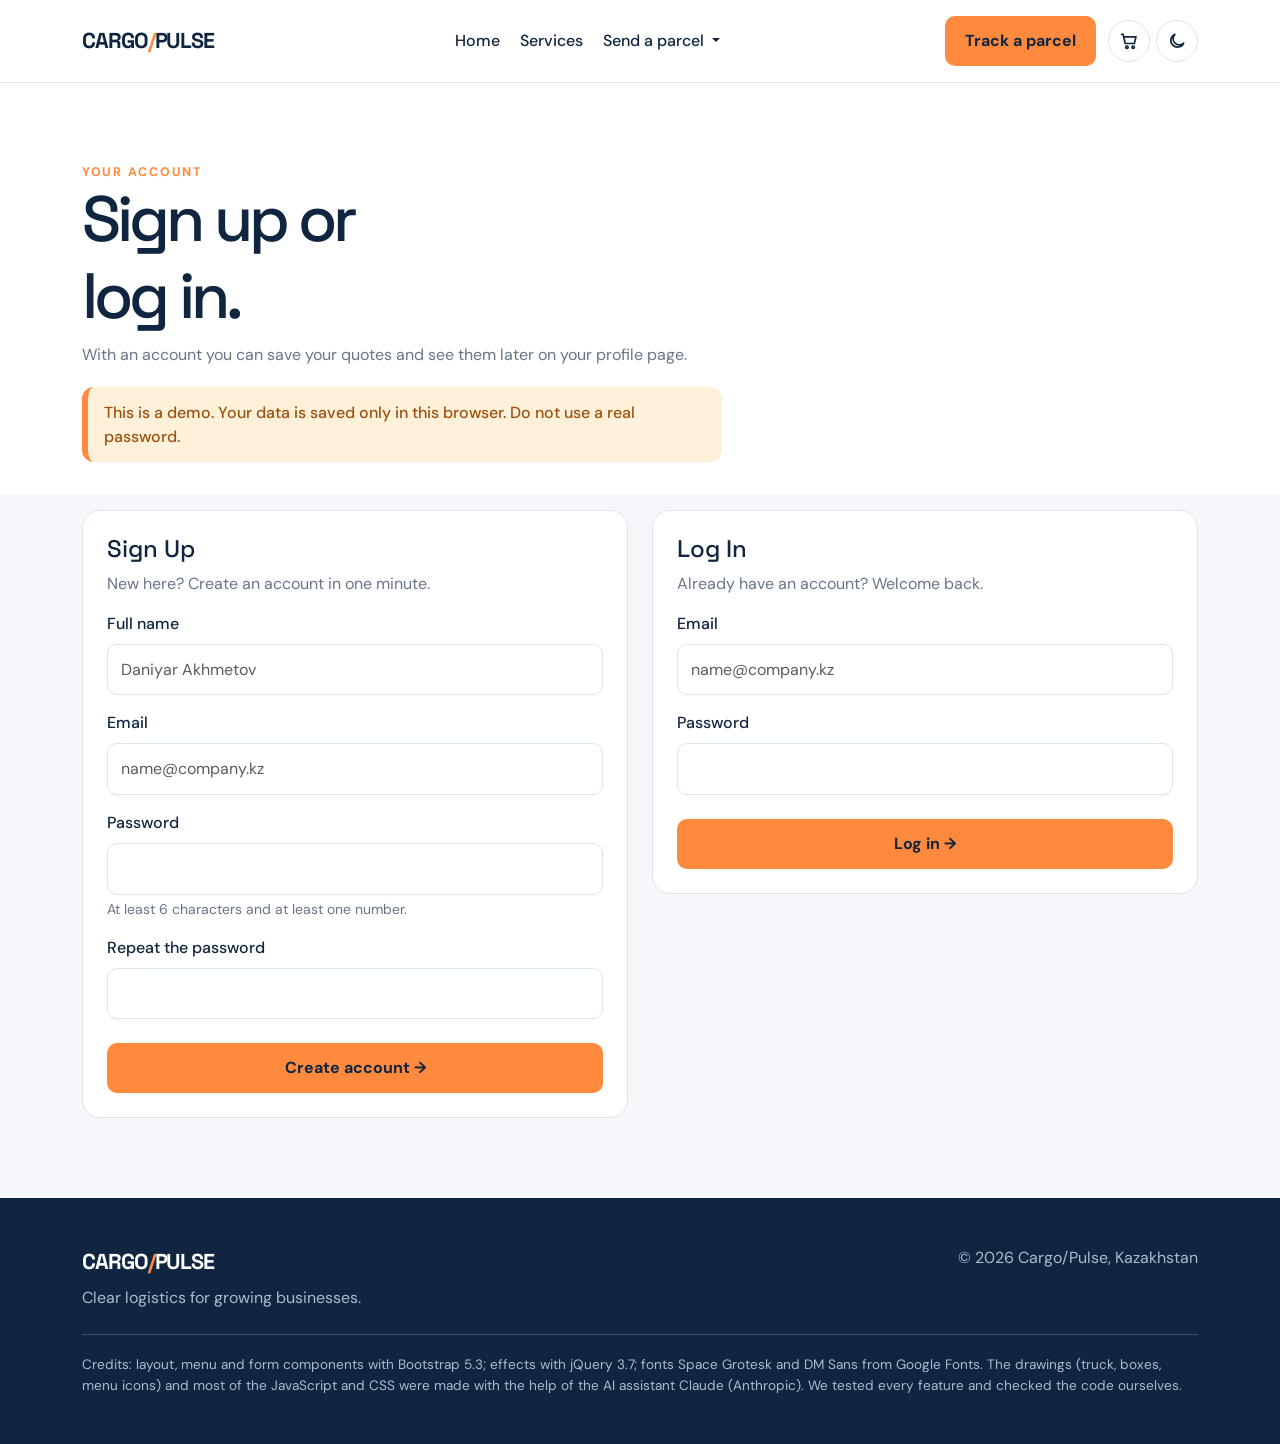
==== account.html @ e5889f63 "Save new users and log in with an error message" ====
<!doctype html>
<html lang="en">
<head>
    <meta charset="utf-8">
    <meta name="viewport" content="width=device-width, initial-scale=1">

    <meta
        name="description"
        content="Create a Cargo/Pulse account or log in"
    >

    <title>Sign up or log in — Cargo/Pulse</title>

    <link
        href="https://cdn.jsdelivr.net/npm/bootstrap@5.3.3/dist/css/bootstrap.min.css"
        rel="stylesheet"
    >

    <link rel="icon" href="images/favicon.svg" type="image/svg+xml">

    <link rel="stylesheet" href="css/style.css">
    <link rel="stylesheet" href="css/account.css">

    <script src="js/theme.js"></script>
</head>

<body>

    <nav class="navbar navbar-expand-lg sticky-top site-nav" aria-label="Main menu">
        <div class="container py-2">

            <a class="navbar-brand brand" href="index.html">
                CARGO<span>/</span>PULSE
            </a>

            <div class="nav-tools order-lg-last">
                <a class="tool-btn" href="shop.html#cartTitle">
                    <svg viewBox="0 0 24 24" fill="none" stroke="currentColor" stroke-width="2" stroke-linecap="round" stroke-linejoin="round" aria-hidden="true">
                        <path d="M3 4h2l2.4 11h11l2-8H6.2"/>
                        <circle cx="9.5" cy="19.5" r="1.5"/>
                        <circle cx="17" cy="19.5" r="1.5"/>
                    </svg>
                    <span class="visually-hidden">Cart, items:</span>
                    <span class="cart-count" id="navCartCount">0</span>
                </a>

                <button class="tool-btn theme-toggle" id="themeToggle" type="button" aria-label="Dark mode" aria-pressed="false">
                    <svg class="icon-moon" viewBox="0 0 24 24" fill="none" stroke="currentColor" stroke-width="2" stroke-linecap="round" stroke-linejoin="round" aria-hidden="true">
                        <path d="M20 14.5A8 8 0 1 1 9.5 4a6.5 6.5 0 0 0 10.5 10.5z"/>
                    </svg>
                    <svg class="icon-sun" viewBox="0 0 24 24" fill="none" stroke="currentColor" stroke-width="2" stroke-linecap="round" aria-hidden="true">
                        <circle cx="12" cy="12" r="4"/>
                        <path d="M12 2v2M12 20v2M2 12h2M20 12h2M4.9 4.9l1.4 1.4M17.7 17.7l1.4 1.4M4.9 19.1l1.4-1.4M17.7 6.3l1.4-1.4"/>
                    </svg>
                </button>

                <button class="navbar-toggler" type="button" data-bs-toggle="collapse" data-bs-target="#mainNav" aria-controls="mainNav" aria-expanded="false" aria-label="Open the menu">
                    <span class="navbar-toggler-icon"></span>
                </button>
            </div>

            <div class="collapse navbar-collapse" id="mainNav">
                <ul class="navbar-nav mx-lg-auto">
                    <li class="nav-item">
                        <a class="nav-link" href="index.html">Home</a>
                    </li>
                    <li class="nav-item">
                        <a class="nav-link" href="services.html">Services</a>
                    </li>
                    <li class="nav-item dropdown">
                        <button class="nav-link dropdown-toggle" type="button" data-bs-toggle="dropdown" aria-expanded="false">
                            Send a parcel
                        </button>
                        <ul class="dropdown-menu">
                            <li>
                                <a class="dropdown-item" href="quote.html">
                                    Get a price
                                    <small>See the cost before you send</small>
                                </a>
                            </li>
                            <li>
                                <a class="dropdown-item" href="pickup.html">
                                    Book a pickup
                                    <small>A courier comes to your door</small>
                                </a>
                            </li>
                            <li>
                                <a class="dropdown-item" href="shop.html">
                                    Packing shop
                                    <small>Boxes, tape and bubble wrap</small>
                                </a>
                            </li>
                        </ul>
                    </li>
                </ul>

                <div class="nav-actions">
                    <a class="btn btn-orange nav-cta" href="tracking.html">Track a parcel</a>
                </div>
            </div>

        </div>
    </nav>

    <main>

        <section class="page-head">
            <div class="container">
                <div class="eyebrow">
                    Your account
                </div>

                <h1 class="section-title">
                    Sign up or<br>
                    log in.
                </h1>

                <p class="muted">
                    With an account you can save your quotes and see them
                    later on your profile page.
                </p>

                <p class="demo-note">
                    This is a demo. Your data is saved only in this browser.
                    Do not use a real password.
                </p>

                <p class="logged-box" id="loggedInBox">
                    You are logged in as <strong id="loggedInName"></strong> ·
                    <a href="profile.html">Open your profile</a>
                </p>
            </div>
        </section>

        <section class="section pt-3">
            <div class="container">
                <div class="row g-4">

                    <div class="col-lg-6">
                        <form class="cardx account-form" id="signupForm" novalidate>
                            <h2 class="h4">
                                Sign Up
                            </h2>

                            <p class="muted">
                                New here? Create an account in one minute.
                            </p>

                            <div class="mb-3">
                                <label class="form-label" for="signupName">
                                    Full name
                                </label>

                                <input
                                    class="form-control"
                                    type="text"
                                    id="signupName"
                                    name="signupName"
                                    autocomplete="name"
                                    placeholder="Daniyar Akhmetov"
                                >

                                <div class="invalid-feedback"></div>
                            </div>

                            <div class="mb-3">
                                <label class="form-label" for="signupEmail">
                                    Email
                                </label>

                                <input
                                    class="form-control"
                                    type="email"
                                    id="signupEmail"
                                    name="signupEmail"
                                    autocomplete="email"
                                    placeholder="name@company.kz"
                                >

                                <div class="invalid-feedback"></div>
                            </div>

                            <div class="mb-3">
                                <label class="form-label" for="signupPassword">
                                    Password
                                </label>

                                <input
                                    class="form-control"
                                    type="password"
                                    id="signupPassword"
                                    name="signupPassword"
                                    autocomplete="new-password"
                                    aria-describedby="passwordHint"
                                >

                                <div class="invalid-feedback"></div>

                                <div class="form-text" id="passwordHint">
                                    At least 6 characters and at least one number.
                                </div>
                            </div>

                            <div class="mb-4">
                                <label class="form-label" for="signupRepeat">
                                    Repeat the password
                                </label>

                                <input
                                    class="form-control"
                                    type="password"
                                    id="signupRepeat"
                                    name="signupRepeat"
                                    autocomplete="new-password"
                                >

                                <div class="invalid-feedback"></div>
                            </div>

                            <button class="btn btn-orange" type="submit">
                                Create account →
                            </button>
                        </form>

                        <div class="success-box mt-4" id="signupSuccess" role="status" tabindex="-1"></div>
                    </div>

                    <div class="col-lg-6">
                        <form class="cardx account-form" id="loginForm" novalidate>
                            <h2 class="h4">
                                Log In
                            </h2>

                            <p class="muted">
                                Already have an account? Welcome back.
                            </p>

                            <div class="mb-3">
                                <label class="form-label" for="loginEmail">
                                    Email
                                </label>

                                <input
                                    class="form-control"
                                    type="email"
                                    id="loginEmail"
                                    name="loginEmail"
                                    autocomplete="email"
                                    placeholder="name@company.kz"
                                >

                                <div class="invalid-feedback"></div>
                            </div>

                            <div class="mb-4">
                                <label class="form-label" for="loginPassword">
                                    Password
                                </label>

                                <input
                                    class="form-control"
                                    type="password"
                                    id="loginPassword"
                                    name="loginPassword"
                                    autocomplete="current-password"
                                >

                                <div class="invalid-feedback"></div>
                            </div>

                            <button class="btn btn-orange" type="submit">
                                Log in →
                            </button>
                        </form>
                    </div>

                </div>
            </div>
        </section>

    </main>

    <footer class="footer">
        <div class="container">
            <div class="d-flex flex-column flex-md-row justify-content-between gap-3">
                <div>
                    <div class="brand footer-brand">
                        CARGO<span>/</span>PULSE
                    </div>

                    <div class="muted mt-2">
                        Clear logistics for growing businesses.
                    </div>
                </div>

                <div class="muted">
                    © 2026 Cargo/Pulse, Kazakhstan
                </div>
            </div>

            <p class="credits muted mb-0">
                Credits: layout, menu and form components with Bootstrap 5.3; effects
                with jQuery 3.7; fonts Space Grotesk and DM Sans from Google Fonts.
                The drawings (truck, boxes, menu icons) and most of the JavaScript
                and CSS were made with the help of the AI assistant Claude (Anthropic).
                We tested every feature and checked the code ourselves.
            </p>
        </div>
    </footer>

    <button class="to-top" id="toTop" type="button" aria-label="Back to top">↑</button>

    <script src="https://cdn.jsdelivr.net/npm/bootstrap@5.3.3/dist/js/bootstrap.bundle.min.js"></script>
    <script src="https://code.jquery.com/jquery-3.7.1.min.js"></script>
    <script src="js/main.js"></script>
    <script src="js/account.js"></script>

</body>
</html>
---- css/style.css ----
@import url('https://fonts.googleapis.com/css2?family=DM+Sans:wght@400;500;700&family=Space+Grotesk:wght@500;600;700&display=swap');

:root {
    --navy: #10253f;
    --blue: #2674d9;
    --orange: #ff8a3d;
    --cream: #f5f7fa;
    --white: #ffffff;
    --text: #17283b;
    --muted: #667589;
    --line: #dce4ed;
    --yellow: #ffd66b;
    --error: #c2410c;
    --error-bg: #fff1e8;
    --success: #18794e;
    --success-bg: #e8f6ee;
    --success-line: #b7e2c9;
    --heading: #10253f;
    --surface: #ffffff;
    --deep: #10253f;
    --deep-2: #183a60;
    --on-deep: #ffffff;
    --on-deep-muted: #cbd7e5;
    --on-deep-faint: #aabbd0;
    --on-deep-line: rgba(255, 255, 255, 0.18);
    --on-accent: #10253f;
    --orange-hover: #ff9b5c;
    --orange-glow: rgba(255, 138, 61, 0.35);
    --orange-tint: #fff6ee;
    --soft-blue: #e6f0ff;
    --warn-text: #9b510f;
    --warn-bg: #fff0d9;
    --error-on-deep: #ffb48a;
    --focus-glow: rgba(38, 116, 217, 0.15);
    --check: #10253f;
    --link: #2674d9;
    --shadow: rgba(16, 37, 63, 0.1);
    --nav-hover: #eef4fb;
    --nav-toggler-icon: url("data:image/svg+xml,%3csvg xmlns='http://www.w3.org/2000/svg' viewBox='0 0 30 30'%3e%3cpath stroke='%2310253f' stroke-linecap='round' stroke-width='2.4' d='M5 8h20M5 15h20M5 22h20'/%3e%3c/svg%3e");
}

html[data-theme="dark"] {
    --cream: #0b1626;
    --text: #d5dfea;
    --muted: #9aabbf;
    --line: #263a52;
    --heading: #eef3f9;
    --surface: #12223a;
    --deep: #0f223b;
    --deep-2: #17365a;
    --orange-tint: #2a2018;
    --soft-blue: #1a3152;
    --warn-text: #ffc58f;
    --warn-bg: #3a2914;
    --error: #ff8f66;
    --error-bg: #3a1d14;
    --success: #5dd39b;
    --success-bg: #10301f;
    --success-line: #25603f;
    --focus-glow: rgba(127, 178, 255, 0.25);
    --check: #4d93ef;
    --link: #7fb2ff;
    --shadow: rgba(0, 0, 0, 0.45);
    --nav-hover: #1a2d47;
    --nav-toggler-icon: url("data:image/svg+xml,%3csvg xmlns='http://www.w3.org/2000/svg' viewBox='0 0 30 30'%3e%3cpath stroke='%23eef3f9' stroke-linecap='round' stroke-width='2.4' d='M5 8h20M5 15h20M5 22h20'/%3e%3c/svg%3e");
}

* {
    box-sizing: border-box;
}

body {
    margin: 0;
    background: var(--cream);
    color: var(--text);
    font-family: 'DM Sans', sans-serif;
}

h1,
h2,
h3,
.brand {
    font-family: 'Space Grotesk', sans-serif;
}

a:focus-visible,
button:focus-visible,
input:focus-visible,
select:focus-visible,
textarea:focus-visible,
[tabindex]:focus-visible,
.btn:focus-visible,
.nav-link:focus-visible,
.navbar-toggler:focus-visible {
    outline: 3px solid var(--link);
    outline-offset: 3px;
    box-shadow: none;
}

.hero a:focus-visible {
    outline-color: var(--yellow);
}

.btn-orange:focus-visible,
.btn-orange:active {
    color: var(--navy) !important;
    background: var(--orange) !important;
}

.btn-outline-light:focus-visible,
.btn-outline-light:active {
    color: var(--white) !important;
    background: transparent !important;
}

.site-nav {
    --bs-navbar-color: var(--heading);
    --bs-navbar-hover-color: var(--heading);
    --bs-navbar-active-color: var(--heading);
    --bs-navbar-toggler-icon-bg: var(--nav-toggler-icon);
    background: var(--surface);
    border-bottom: 1px solid var(--line);
}

.brand {
    color: var(--heading);
    font-size: 1.35rem;
    font-weight: 700;
    letter-spacing: -0.05em;
    text-decoration: none;
}

.brand:hover {
    color: var(--heading);
}

.brand span {
    color: var(--orange);
}

.footer-brand,
.footer-brand:hover {
    color: var(--on-deep);
}

.site-nav .nav-link {
    position: relative;
    padding: 0.5rem 0.85rem;
    border-radius: 10px;
    color: var(--heading);
    font-weight: 500;
}

.site-nav .nav-link:hover,
.site-nav .nav-link.show {
    background: var(--nav-hover);
}

.site-nav .nav-link.active {
    font-weight: 700;
}

.site-nav .nav-link.active::before {
    position: absolute;
    right: 0.85rem;
    bottom: 0.15rem;
    left: 0.85rem;
    height: 3px;
    border-radius: 3px;
    background: var(--orange);
    content: '';
}

.site-nav .dropdown-menu {
    --bs-dropdown-bg: var(--surface);
    --bs-dropdown-border-color: var(--line);
    --bs-dropdown-link-color: var(--heading);
    --bs-dropdown-link-hover-color: var(--heading);
    --bs-dropdown-link-hover-bg: var(--nav-hover);
    --bs-dropdown-link-active-color: var(--heading);
    --bs-dropdown-link-active-bg: var(--nav-hover);
    min-width: 17rem;
    padding: 0.5rem;
    border-radius: 14px;
    box-shadow: 0 12px 30px var(--shadow);
}

.site-nav .dropdown-item {
    padding: 0.6rem 0.8rem;
    border-left: 3px solid transparent;
    border-radius: 10px;
    font-weight: 700;
    white-space: normal;
}

.site-nav .dropdown-item small {
    display: block;
    color: var(--muted);
    font-weight: 400;
}

.site-nav .dropdown-item.active {
    border-left-color: var(--orange);
}

.nav-actions {
    display: flex;
    align-items: center;
    gap: 0.5rem;
}

.nav-cta {
    padding: 0.55rem 1.1rem;
}

.nav-cta.active {
    border-color: transparent;
    color: var(--on-accent);
    background: var(--orange);
    box-shadow: 0 0 0 3px var(--surface), 0 0 0 5px var(--orange);
}

.nav-tools {
    display: flex;
    align-items: center;
    gap: 0.4rem;
    margin-left: auto;
}

.tool-btn {
    position: relative;
    display: inline-flex;
    align-items: center;
    justify-content: center;
    width: 42px;
    height: 42px;
    padding: 0;
    border: 1px solid var(--line);
    border-radius: 50%;
    color: var(--heading);
    background: transparent;
}

.tool-btn:hover {
    color: var(--heading);
    background: var(--nav-hover);
}

.tool-btn svg {
    width: 20px;
    height: 20px;
}

.cart-count {
    position: absolute;
    top: -5px;
    right: -6px;
    min-width: 20px;
    height: 20px;
    padding: 0 5px;
    border: 2px solid var(--surface);
    border-radius: 999px;
    color: var(--on-accent);
    background: var(--orange);
    font-size: 0.7rem;
    font-weight: 700;
    line-height: 16px;
    text-align: center;
}

.theme-toggle .icon-sun,
html[data-theme="dark"] .theme-toggle .icon-moon {
    display: none;
}

html[data-theme="dark"] .theme-toggle .icon-sun {
    display: block;
}

.form-control,
.form-select {
    color: var(--text);
    background-color: var(--surface);
}

a {
    color: var(--link);
}

.navbar-toggler {
    width: 42px;
    height: 42px;
    padding: 0;
    border: 1px solid var(--line);
    border-radius: 10px;
}

.navbar-toggler:focus {
    box-shadow: none;
}

.hero {
    overflow: hidden;
    padding: 6.5rem 0 5rem;
    color: var(--on-deep);
    background:
        linear-gradient(
            115deg,
            var(--deep) 0 62%,
            var(--deep-2) 62%
        );
}

.eyebrow {
    color: var(--orange);
    font-size: 0.78rem;
    font-weight: 700;
    letter-spacing: 0.14em;
    text-transform: uppercase;
}

.hero h1 {
    font-size: clamp(3rem, 7vw, 6.5rem);
    line-height: 0.94;
    letter-spacing: -0.07em;
}

.hero h1 span {
    color: var(--yellow);
}

.hero p {
    max-width: 550px;
    color: var(--on-deep-muted);
    font-size: 1.1rem;
}

.btn-orange {
    display: inline-block;
    padding: 0.8rem 1.25rem;
    border: 0;
    border-radius: 10px;
    color: var(--on-accent);
    background: var(--orange);
    font-weight: 700;
    text-decoration: none;
    transition: background 0.2s, transform 0.2s, box-shadow 0.2s;
}

.btn-orange:hover {
    color: var(--on-accent);
    background: var(--orange-hover);
    transform: translateY(-2px);
    box-shadow: 0 6px 16px var(--orange-glow);
}

.btn-orange:disabled {
    color: var(--muted);
    background: var(--line);
    transform: none;
    box-shadow: none;
}

.btn-outline-light {
    display: inline-block;
    padding: 0.75rem 1.2rem;
    border: 1px solid var(--on-deep);
    border-radius: 10px;
    color: var(--on-deep);
    text-decoration: none;
    transition: background 0.2s, color 0.2s;
}

.btn-outline-light:hover {
    color: var(--deep);
    background: var(--on-deep);
}

.btn-soft {
    padding: 0.5rem 0.95rem;
    border: 1px solid var(--line);
    border-radius: 999px;
    color: var(--heading);
    background: var(--surface);
    font-weight: 500;
    transition: border-color 0.2s, background 0.2s, color 0.2s;
}

.btn-soft:hover {
    border-color: var(--orange);
    color: var(--orange);
}

.btn-soft.selected {
    border-color: var(--heading);
    color: var(--surface);
    background: var(--heading);
}

.truck-art {
    margin: 0;
}

.truck-art img {
    display: block;
    width: 100%;
    max-width: 520px;
    height: auto;
    margin: 0 auto;
}

@media (prefers-reduced-motion: no-preference) {
    .truck-art img {
        animation: truck-arrive 0.9s ease-out both;
    }
}

@keyframes truck-arrive {
    from {
        opacity: 0;
        transform: translateX(-60px);
    }
}

.section {
    padding: 5rem 0;
}

.section-title {
    color: var(--heading);
    font-size: clamp(2.2rem, 5vw, 4rem);
    letter-spacing: -0.06em;
}

.cardx {
    height: 100%;
    padding: 1.5rem;
    border: 1px solid var(--line);
    border-radius: 18px;
    background: var(--surface);
    transition: 0.25s;
}

.cardx:hover {
    box-shadow: 0 12px 30px var(--shadow);
    transform: translateY(-6px);
}

form.cardx:hover,
.cardx.no-lift:hover {
    transform: none;
}

form.cardx {
    height: auto;
}

.icon {
    display: grid;
    width: 48px;
    height: 48px;
    place-items: center;
    border-radius: 14px;
    color: var(--link);
    background: var(--soft-blue);
    font-size: 1.4rem;
}

.tag {
    display: inline-block;
    padding: 0.3rem 0.7rem;
    border-radius: 999px;
    color: var(--warn-text);
    background: var(--warn-bg);
    font-size: 0.78rem;
    font-weight: 700;
}

.price {
    color: var(--heading);
    font: 700 2rem 'Space Grotesk';
}

.form-label {
    color: var(--heading);
    font-weight: 500;
}

.form-control,
.form-select {
    padding: 0.8rem;
    border: 1px solid var(--line);
    border-radius: 10px;
}

.form-control:focus,
.form-select:focus {
    border-color: var(--blue);
    box-shadow: 0 0 0 0.2rem var(--focus-glow);
}

.form-control.is-invalid,
.form-select.is-invalid {
    border-color: var(--error);
    background-color: var(--error-bg);
}

.form-control.is-valid,
.form-select.is-valid {
    border-color: var(--success);
}

.form-control.is-invalid,
.form-control.is-valid {
    background-image: none;
}

.form-select.is-invalid,
.form-select.is-valid {
    --bs-form-select-bg-icon: none;
}

.form-check-input.is-invalid {
    border-color: var(--error);
}

.form-check-input:checked {
    border-color: var(--check);
    background-color: var(--check);
}

.invalid-feedback {
    color: var(--error);
    font-size: 0.88rem;
    font-weight: 500;
}

.success-box {
    display: none;
    padding: 1.25rem 1.5rem;
    border: 1px solid var(--success-line);
    border-left: 6px solid var(--success);
    border-radius: 14px;
    color: var(--success);
    background: var(--success-bg);
}

.success-box h2,
.success-box h3 {
    color: var(--success);
}

.empty-state {
    padding: 2.5rem 1.5rem;
    border: 2px dashed var(--line);
    border-radius: 18px;
    color: var(--muted);
    background: var(--surface);
    text-align: center;
}

.empty-state strong {
    display: block;
    margin-bottom: 0.35rem;
    color: var(--heading);
    font-family: 'Space Grotesk', sans-serif;
    font-size: 1.25rem;
}

.table {
    --bs-table-bg: transparent;
}

.table thead {
    color: var(--on-deep);
    background: var(--deep);
}

.table > :not(caption) > * > * {
    padding: 1rem;
}

.footer {
    padding: 3rem 0;
    color: var(--on-deep);
    background: var(--deep);
}

.muted {
    color: var(--muted);
}

.footer .muted {
    color: var(--on-deep-faint);
}

.credits {
    margin-top: 1.5rem;
    padding-top: 1.25rem;
    border-top: 1px solid var(--on-deep-line);
    font-size: 0.85rem;
}

.page-head {
    padding: 5rem 0 2rem;
    background: var(--surface);
}

.to-top {
    position: fixed;
    right: 1rem;
    bottom: 1rem;
    z-index: 20;
    display: none;
    width: 46px;
    height: 46px;
    border: 0;
    border-radius: 50%;
    color: var(--on-accent);
    background: var(--orange);
    font-size: 1.2rem;
    font-weight: 700;
    box-shadow: 0 6px 16px var(--shadow);
    transition: transform 0.2s;
}

.to-top:hover {
    transform: translateY(-3px);
}

@media (min-width: 992px) {
    .site-nav .navbar-nav {
        gap: 0.25rem;
    }

    .nav-tools {
        margin-left: 0.75rem;
    }
}

@media (max-width: 991.98px) {
    .site-nav .navbar-collapse {
        padding: 0.75rem 0 0.5rem;
    }

    .site-nav .nav-link {
        padding-left: 1rem;
    }

    .site-nav .nav-link.active::before {
        top: 0.5rem;
        right: auto;
        bottom: 0.5rem;
        left: 0;
        width: 3px;
        height: auto;
    }

    .site-nav .dropdown-menu {
        margin: 0.25rem 0 0.5rem;
        box-shadow: none;
    }

    .nav-actions {
        flex-direction: column;
        align-items: stretch;
        margin-top: 0.5rem;
        padding-top: 0.75rem;
        border-top: 1px solid var(--line);
    }

    .nav-cta {
        text-align: center;
    }
}

@media (max-width: 767px) {
    .hero {
        padding: 4.5rem 0 3.5rem;
        background: var(--deep);
    }

    .hero h1 {
        font-size: 3.5rem;
    }

    .truck-art {
        margin-top: 2rem;
    }

    .truck-art img {
        max-width: 380px;
    }

    .section {
        padding: 3.5rem 0;
    }

    .page-head {
        padding: 3rem 0 1.5rem;
    }
}

@media (prefers-reduced-motion: reduce) {
    .cardx,
    .btn-orange {
        transition: none;
    }
}
---- css/account.css ----
.demo-note {
    max-width: 640px;
    margin: 1.25rem 0 0;
    padding: 0.85rem 1rem;
    border-left: 6px solid var(--orange);
    border-radius: 12px;
    color: var(--warn-text);
    background: var(--warn-bg);
    font-weight: 500;
}

.logged-box {
    display: none;
    max-width: 640px;
    margin: 0.75rem 0 0;
    padding: 0.75rem 1rem;
    border: 1px solid var(--success-line);
    border-radius: 12px;
    color: var(--success);
    background: var(--success-bg);
}

.logged-box a {
    color: var(--success);
    font-weight: 700;
}

.account-form h2 {
    color: var(--heading);
}

.account-form .btn-orange {
    width: 100%;
}

.form-text {
    color: var(--muted);
}
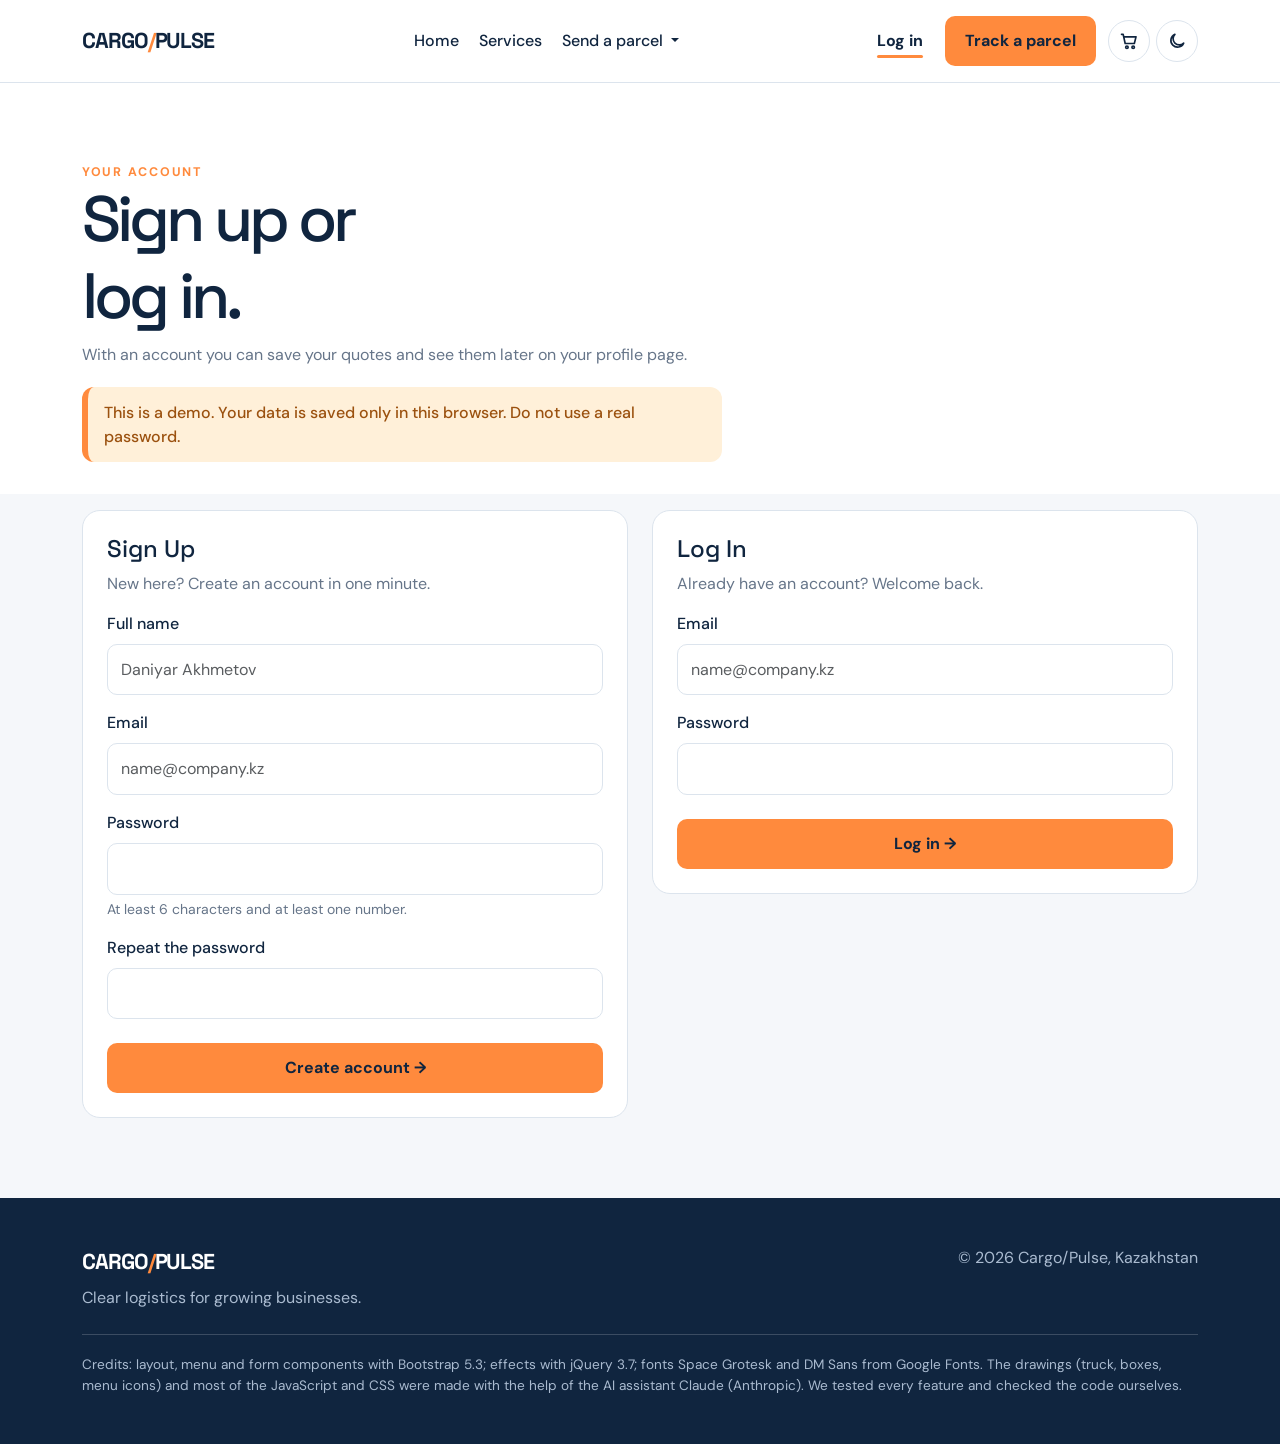
==== commit 21d6c144: "Show the user name in the menu when logged in" ====
--- a/account.html
+++ b/account.html
@@ -95,6 +95,7 @@
                 </ul>
 
                 <div class="nav-actions">
+                    <a class="nav-link active" id="accountLink" href="account.html" aria-current="page">Log in</a>
                     <a class="btn btn-orange nav-cta" href="tracking.html">Track a parcel</a>
                 </div>
             </div>
@@ -313,6 +314,7 @@
     <script src="https://cdn.jsdelivr.net/npm/bootstrap@5.3.3/dist/js/bootstrap.bundle.min.js"></script>
     <script src="https://code.jquery.com/jquery-3.7.1.min.js"></script>
     <script src="js/main.js"></script>
+    <script src="js/account-nav.js"></script>
     <script src="js/account.js"></script>
 
 </body>
--- a/css/account.css
+++ b/css/account.css
@@ -36,3 +36,68 @@
 .form-text {
     color: var(--muted);
 }
+
+.profile-empty,
+.profile-area {
+    display: none;
+}
+
+.profile-empty p {
+    margin-bottom: 1.25rem;
+}
+
+.profile-card {
+    max-width: 640px;
+}
+
+.profile-card h2 {
+    color: var(--heading);
+}
+
+.profile-list {
+    display: grid;
+    grid-template-columns: max-content 1fr;
+    gap: 0.5rem 1.5rem;
+    margin: 1.25rem 0 1.5rem;
+}
+
+.profile-list dt {
+    color: var(--muted);
+    font-weight: 500;
+}
+
+.saved-quotes {
+    margin-top: 3rem;
+}
+
+.saved-head {
+    display: flex;
+    flex-wrap: wrap;
+    justify-content: space-between;
+    align-items: center;
+    gap: 0.75rem;
+    margin-bottom: 1rem;
+}
+
+.saved-head h2 {
+    color: var(--heading);
+}
+
+#quotesEmpty {
+    display: none;
+}
+
+.saved-quote h3 {
+    color: var(--heading);
+}
+
+.saved-quote .price {
+    font-size: 1.5rem;
+}
+
+.profile-list dd {
+    margin: 0;
+    color: var(--text);
+    font-weight: 700;
+    overflow-wrap: anywhere;
+}
